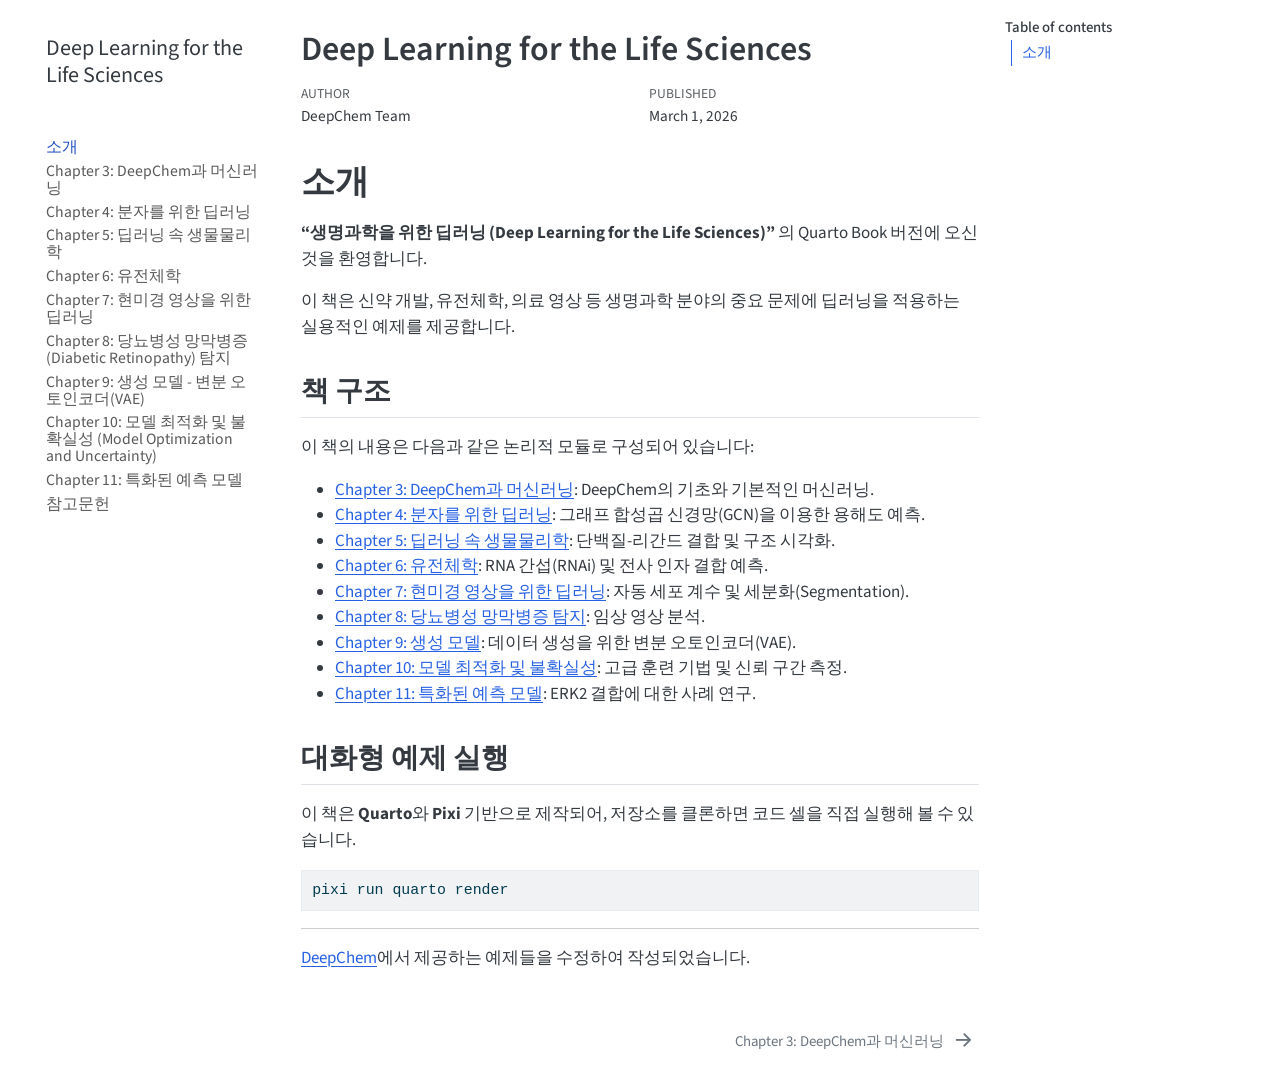
==== index.html @ ea4117b3 "deploy: bd2fddf59e2cd89b8492d79a2263d6c692efdbfe" ====
<!DOCTYPE html>
<html xmlns="http://www.w3.org/1999/xhtml" lang="en" xml:lang="en"><head>

<meta charset="utf-8">
<meta name="generator" content="quarto-1.8.27">

<meta name="viewport" content="width=device-width, initial-scale=1.0, user-scalable=yes">

<meta name="author" content="DeepChem Team">
<meta name="dcterms.date" content="2026-03-01">

<title>Deep Learning for the Life Sciences</title>
<style>
code{white-space: pre-wrap;}
span.smallcaps{font-variant: small-caps;}
div.columns{display: flex; gap: min(4vw, 1.5em);}
div.column{flex: auto; overflow-x: auto;}
div.hanging-indent{margin-left: 1.5em; text-indent: -1.5em;}
ul.task-list{list-style: none;}
ul.task-list li input[type="checkbox"] {
  width: 0.8em;
  margin: 0 0.8em 0.2em -1em; /* quarto-specific, see https://github.com/quarto-dev/quarto-cli/issues/4556 */ 
  vertical-align: middle;
}
/* CSS for syntax highlighting */
html { -webkit-text-size-adjust: 100%; }
pre > code.sourceCode { white-space: pre; position: relative; }
pre > code.sourceCode > span { display: inline-block; line-height: 1.25; }
pre > code.sourceCode > span:empty { height: 1.2em; }
.sourceCode { overflow: visible; }
code.sourceCode > span { color: inherit; text-decoration: inherit; }
div.sourceCode { margin: 1em 0; }
pre.sourceCode { margin: 0; }
@media screen {
div.sourceCode { overflow: auto; }
}
@media print {
pre > code.sourceCode { white-space: pre-wrap; }
pre > code.sourceCode > span { text-indent: -5em; padding-left: 5em; }
}
pre.numberSource code
  { counter-reset: source-line 0; }
pre.numberSource code > span
  { position: relative; left: -4em; counter-increment: source-line; }
pre.numberSource code > span > a:first-child::before
  { content: counter(source-line);
    position: relative; left: -1em; text-align: right; vertical-align: baseline;
    border: none; display: inline-block;
    -webkit-touch-callout: none; -webkit-user-select: none;
    -khtml-user-select: none; -moz-user-select: none;
    -ms-user-select: none; user-select: none;
    padding: 0 4px; width: 4em;
  }
pre.numberSource { margin-left: 3em;  padding-left: 4px; }
div.sourceCode
  {   }
@media screen {
pre > code.sourceCode > span > a:first-child::before { text-decoration: underline; }
}
</style>


<script src="site_libs/quarto-nav/quarto-nav.js"></script>
<script src="site_libs/quarto-nav/headroom.min.js"></script>
<script src="site_libs/clipboard/clipboard.min.js"></script>
<script src="site_libs/quarto-search/autocomplete.umd.js"></script>
<script src="site_libs/quarto-search/fuse.min.js"></script>
<script src="site_libs/quarto-search/quarto-search.js"></script>
<meta name="quarto:offset" content="./">
<link href="./Chapter03/index.html" rel="next">
<script src="site_libs/quarto-html/quarto.js" type="module"></script>
<script src="site_libs/quarto-html/tabsets/tabsets.js" type="module"></script>
<script src="site_libs/quarto-html/axe/axe-check.js" type="module"></script>
<script src="site_libs/quarto-html/popper.min.js"></script>
<script src="site_libs/quarto-html/tippy.umd.min.js"></script>
<script src="site_libs/quarto-html/anchor.min.js"></script>
<link href="site_libs/quarto-html/tippy.css" rel="stylesheet">
<link href="site_libs/quarto-html/quarto-syntax-highlighting-ed96de9b727972fe78a7b5d16c58bf87.css" rel="stylesheet" id="quarto-text-highlighting-styles">
<script src="site_libs/bootstrap/bootstrap.min.js"></script>
<link href="site_libs/bootstrap/bootstrap-icons.css" rel="stylesheet">
<link href="site_libs/bootstrap/bootstrap-803ae4f7a8810f475153517dc3c4ebae.min.css" rel="stylesheet" append-hash="true" id="quarto-bootstrap" data-mode="light">
<script id="quarto-search-options" type="application/json">{
  "location": "sidebar",
  "copy-button": false,
  "collapse-after": 3,
  "panel-placement": "start",
  "type": "textbox",
  "limit": 50,
  "keyboard-shortcut": [
    "f",
    "/",
    "s"
  ],
  "show-item-context": false,
  "language": {
    "search-no-results-text": "No results",
    "search-matching-documents-text": "matching documents",
    "search-copy-link-title": "Copy link to search",
    "search-hide-matches-text": "Hide additional matches",
    "search-more-match-text": "more match in this document",
    "search-more-matches-text": "more matches in this document",
    "search-clear-button-title": "Clear",
    "search-text-placeholder": "",
    "search-detached-cancel-button-title": "Cancel",
    "search-submit-button-title": "Submit",
    "search-label": "Search"
  }
}</script>


</head>

<body class="nav-sidebar floating quarto-light">

<div id="quarto-search-results"></div>
  <header id="quarto-header" class="headroom fixed-top">
  <nav class="quarto-secondary-nav">
    <div class="container-fluid d-flex">
      <button type="button" class="quarto-btn-toggle btn" data-bs-toggle="collapse" role="button" data-bs-target=".quarto-sidebar-collapse-item" aria-controls="quarto-sidebar" aria-expanded="false" aria-label="Toggle sidebar navigation" onclick="if (window.quartoToggleHeadroom) { window.quartoToggleHeadroom(); }">
        <i class="bi bi-layout-text-sidebar-reverse"></i>
      </button>
        <nav class="quarto-page-breadcrumbs" aria-label="breadcrumb"><ol class="breadcrumb"><li class="breadcrumb-item"><a href="./index.html">소개</a></li></ol></nav>
        <a class="flex-grow-1" role="navigation" data-bs-toggle="collapse" data-bs-target=".quarto-sidebar-collapse-item" aria-controls="quarto-sidebar" aria-expanded="false" aria-label="Toggle sidebar navigation" onclick="if (window.quartoToggleHeadroom) { window.quartoToggleHeadroom(); }">      
        </a>
      <button type="button" class="btn quarto-search-button" aria-label="Search" onclick="window.quartoOpenSearch();">
        <i class="bi bi-search"></i>
      </button>
    </div>
  </nav>
</header>
<!-- content -->
<div id="quarto-content" class="quarto-container page-columns page-rows-contents page-layout-article">
<!-- sidebar -->
  <nav id="quarto-sidebar" class="sidebar collapse collapse-horizontal quarto-sidebar-collapse-item sidebar-navigation floating overflow-auto">
    <div class="pt-lg-2 mt-2 text-left sidebar-header">
    <div class="sidebar-title mb-0 py-0">
      <a href="./">Deep Learning for the Life Sciences</a> 
    </div>
      </div>
        <div class="mt-2 flex-shrink-0 align-items-center">
        <div class="sidebar-search">
        <div id="quarto-search" class="" title="Search"></div>
        </div>
        </div>
    <div class="sidebar-menu-container"> 
    <ul class="list-unstyled mt-1">
        <li class="sidebar-item">
  <div class="sidebar-item-container"> 
  <a href="./index.html" class="sidebar-item-text sidebar-link active">
 <span class="menu-text">소개</span></a>
  </div>
</li>
        <li class="sidebar-item">
  <div class="sidebar-item-container"> 
  <a href="./Chapter03/index.html" class="sidebar-item-text sidebar-link"><span class="chapter-title">Chapter 3: DeepChem과 머신러닝</span></a>
  </div>
</li>
        <li class="sidebar-item">
  <div class="sidebar-item-container"> 
  <a href="./Chapter04/index.html" class="sidebar-item-text sidebar-link"><span class="chapter-title">Chapter 4: 분자를 위한 딥러닝</span></a>
  </div>
</li>
        <li class="sidebar-item">
  <div class="sidebar-item-container"> 
  <a href="./Chapter05/index.html" class="sidebar-item-text sidebar-link"><span class="chapter-title">Chapter 5: 딥러닝 속 생물물리학</span></a>
  </div>
</li>
        <li class="sidebar-item">
  <div class="sidebar-item-container"> 
  <a href="./Chapter06/index.html" class="sidebar-item-text sidebar-link"><span class="chapter-title">Chapter 6: 유전체학</span></a>
  </div>
</li>
        <li class="sidebar-item">
  <div class="sidebar-item-container"> 
  <a href="./Chapter07/index.html" class="sidebar-item-text sidebar-link"><span class="chapter-title">Chapter 7: 현미경 영상을 위한 딥러닝</span></a>
  </div>
</li>
        <li class="sidebar-item">
  <div class="sidebar-item-container"> 
  <a href="./Chapter08/index.html" class="sidebar-item-text sidebar-link"><span class="chapter-title">Chapter 8: 당뇨병성 망막병증(Diabetic Retinopathy) 탐지</span></a>
  </div>
</li>
        <li class="sidebar-item">
  <div class="sidebar-item-container"> 
  <a href="./Chapter09/index.html" class="sidebar-item-text sidebar-link"><span class="chapter-title">Chapter 9: 생성 모델 - 변분 오토인코더(VAE)</span></a>
  </div>
</li>
        <li class="sidebar-item">
  <div class="sidebar-item-container"> 
  <a href="./Chapter10/index.html" class="sidebar-item-text sidebar-link"><span class="chapter-title">Chapter 10: 모델 최적화 및 불확실성 (Model Optimization and Uncertainty)</span></a>
  </div>
</li>
        <li class="sidebar-item">
  <div class="sidebar-item-container"> 
  <a href="./Chapter11/index.html" class="sidebar-item-text sidebar-link"><span class="chapter-title">Chapter 11: 특화된 예측 모델</span></a>
  </div>
</li>
        <li class="sidebar-item">
  <div class="sidebar-item-container"> 
  <a href="./references.html" class="sidebar-item-text sidebar-link">
 <span class="menu-text">참고문헌</span></a>
  </div>
</li>
    </ul>
    </div>
</nav>
<div id="quarto-sidebar-glass" class="quarto-sidebar-collapse-item" data-bs-toggle="collapse" data-bs-target=".quarto-sidebar-collapse-item"></div>
<!-- margin-sidebar -->
    <div id="quarto-margin-sidebar" class="sidebar margin-sidebar">
        <nav id="TOC" role="doc-toc" class="toc-active">
    <h2 id="toc-title">Table of contents</h2>
   
  <ul>
  <li><a href="#소개" id="toc-소개" class="nav-link active" data-scroll-target="#소개">소개</a>
  <ul class="collapse">
  <li><a href="#책-구조" id="toc-책-구조" class="nav-link" data-scroll-target="#책-구조">책 구조</a></li>
  <li><a href="#대화형-예제-실행" id="toc-대화형-예제-실행" class="nav-link" data-scroll-target="#대화형-예제-실행">대화형 예제 실행</a></li>
  </ul></li>
  </ul>
</nav>
    </div>
<!-- main -->
<main class="content" id="quarto-document-content">

<header id="title-block-header" class="quarto-title-block default">
<div class="quarto-title">
<h1 class="title">Deep Learning for the Life Sciences</h1>
</div>



<div class="quarto-title-meta">

    <div>
    <div class="quarto-title-meta-heading">Author</div>
    <div class="quarto-title-meta-contents">
             <p>DeepChem Team </p>
          </div>
  </div>
    
    <div>
    <div class="quarto-title-meta-heading">Published</div>
    <div class="quarto-title-meta-contents">
      <p class="date">March 1, 2026</p>
    </div>
  </div>
  
    
  </div>
  


</header>


<section id="소개" class="level1 unnumbered">
<h1 class="unnumbered">소개</h1>
<p><strong>“생명과학을 위한 딥러닝 (Deep Learning for the Life Sciences)”</strong> 의 Quarto Book 버전에 오신 것을 환영합니다.</p>
<p>이 책은 신약 개발, 유전체학, 의료 영상 등 생명과학 분야의 중요 문제에 딥러닝을 적용하는 실용적인 예제를 제공합니다.</p>
<section id="책-구조" class="level2">
<h2 class="anchored" data-anchor-id="책-구조">책 구조</h2>
<p>이 책의 내용은 다음과 같은 논리적 모듈로 구성되어 있습니다:</p>
<ul>
<li><strong><a href="./Chapter03/index.html">Chapter 3: DeepChem과 머신러닝</a></strong>: DeepChem의 기초와 기본적인 머신러닝.</li>
<li><strong><a href="./Chapter04/index.html">Chapter 4: 분자를 위한 딥러닝</a></strong>: 그래프 합성곱 신경망(GCN)을 이용한 용해도 예측.</li>
<li><strong><a href="./Chapter05/index.html">Chapter 5: 딥러닝 속 생물물리학</a></strong>: 단백질-리간드 결합 및 구조 시각화.</li>
<li><strong><a href="./Chapter06/index.html">Chapter 6: 유전체학</a></strong>: RNA 간섭(RNAi) 및 전사 인자 결합 예측.</li>
<li><strong><a href="./Chapter07/index.html">Chapter 7: 현미경 영상을 위한 딥러닝</a></strong>: 자동 세포 계수 및 세분화(Segmentation).</li>
<li><strong><a href="./Chapter08/index.html">Chapter 8: 당뇨병성 망막병증 탐지</a></strong>: 임상 영상 분석.</li>
<li><strong><a href="./Chapter09/index.html">Chapter 9: 생성 모델</a></strong>: 데이터 생성을 위한 변분 오토인코더(VAE).</li>
<li><strong><a href="./Chapter10/index.html">Chapter 10: 모델 최적화 및 불확실성</a></strong>: 고급 훈련 기법 및 신뢰 구간 측정.</li>
<li><strong><a href="./Chapter11/index.html">Chapter 11: 특화된 예측 모델</a></strong>: ERK2 결합에 대한 사례 연구.</li>
</ul>
</section>
<section id="대화형-예제-실행" class="level2">
<h2 class="anchored" data-anchor-id="대화형-예제-실행">대화형 예제 실행</h2>
<p>이 책은 <strong>Quarto</strong>와 <strong>Pixi</strong> 기반으로 제작되어, 저장소를 클론하면 코드 셀을 직접 실행해 볼 수 있습니다.</p>
<div class="code-copy-outer-scaffold"><div class="sourceCode" id="cb1"><pre class="sourceCode bash code-with-copy"><code class="sourceCode bash"><span id="cb1-1"><a href="#cb1-1" aria-hidden="true" tabindex="-1"></a><span class="ex">pixi</span> run quarto render</span></code></pre></div><button title="Copy to Clipboard" class="code-copy-button"><i class="bi"></i></button></div>
<hr>
<p><a href="https://deepchem.io/">DeepChem</a>에서 제공하는 예제들을 수정하여 작성되었습니다.</p>


</section>
</section>

</main> <!-- /main -->
<script id="quarto-html-after-body" type="application/javascript">
  window.document.addEventListener("DOMContentLoaded", function (event) {
    const icon = "";
    const anchorJS = new window.AnchorJS();
    anchorJS.options = {
      placement: 'right',
      icon: icon
    };
    anchorJS.add('.anchored');
    const isCodeAnnotation = (el) => {
      for (const clz of el.classList) {
        if (clz.startsWith('code-annotation-')) {                     
          return true;
        }
      }
      return false;
    }
    const onCopySuccess = function(e) {
      // button target
      const button = e.trigger;
      // don't keep focus
      button.blur();
      // flash "checked"
      button.classList.add('code-copy-button-checked');
      var currentTitle = button.getAttribute("title");
      button.setAttribute("title", "Copied!");
      let tooltip;
      if (window.bootstrap) {
        button.setAttribute("data-bs-toggle", "tooltip");
        button.setAttribute("data-bs-placement", "left");
        button.setAttribute("data-bs-title", "Copied!");
        tooltip = new bootstrap.Tooltip(button, 
          { trigger: "manual", 
            customClass: "code-copy-button-tooltip",
            offset: [0, -8]});
        tooltip.show();    
      }
      setTimeout(function() {
        if (tooltip) {
          tooltip.hide();
          button.removeAttribute("data-bs-title");
          button.removeAttribute("data-bs-toggle");
          button.removeAttribute("data-bs-placement");
        }
        button.setAttribute("title", currentTitle);
        button.classList.remove('code-copy-button-checked');
      }, 1000);
      // clear code selection
      e.clearSelection();
    }
    const getTextToCopy = function(trigger) {
      const outerScaffold = trigger.parentElement.cloneNode(true);
      const codeEl = outerScaffold.querySelector('code');
      for (const childEl of codeEl.children) {
        if (isCodeAnnotation(childEl)) {
          childEl.remove();
        }
      }
      return codeEl.innerText;
    }
    const clipboard = new window.ClipboardJS('.code-copy-button:not([data-in-quarto-modal])', {
      text: getTextToCopy
    });
    clipboard.on('success', onCopySuccess);
    if (window.document.getElementById('quarto-embedded-source-code-modal')) {
      const clipboardModal = new window.ClipboardJS('.code-copy-button[data-in-quarto-modal]', {
        text: getTextToCopy,
        container: window.document.getElementById('quarto-embedded-source-code-modal')
      });
      clipboardModal.on('success', onCopySuccess);
    }
      var localhostRegex = new RegExp(/^(?:http|https):\/\/localhost\:?[0-9]*\//);
      var mailtoRegex = new RegExp(/^mailto:/);
        var filterRegex = new RegExp('/' + window.location.host + '/');
      var isInternal = (href) => {
          return filterRegex.test(href) || localhostRegex.test(href) || mailtoRegex.test(href);
      }
      // Inspect non-navigation links and adorn them if external
     var links = window.document.querySelectorAll('a[href]:not(.nav-link):not(.navbar-brand):not(.toc-action):not(.sidebar-link):not(.sidebar-item-toggle):not(.pagination-link):not(.no-external):not([aria-hidden]):not(.dropdown-item):not(.quarto-navigation-tool):not(.about-link)');
      for (var i=0; i<links.length; i++) {
        const link = links[i];
        if (!isInternal(link.href)) {
          // undo the damage that might have been done by quarto-nav.js in the case of
          // links that we want to consider external
          if (link.dataset.originalHref !== undefined) {
            link.href = link.dataset.originalHref;
          }
        }
      }
    function tippyHover(el, contentFn, onTriggerFn, onUntriggerFn) {
      const config = {
        allowHTML: true,
        maxWidth: 500,
        delay: 100,
        arrow: false,
        appendTo: function(el) {
            return el.parentElement;
        },
        interactive: true,
        interactiveBorder: 10,
        theme: 'quarto',
        placement: 'bottom-start',
      };
      if (contentFn) {
        config.content = contentFn;
      }
      if (onTriggerFn) {
        config.onTrigger = onTriggerFn;
      }
      if (onUntriggerFn) {
        config.onUntrigger = onUntriggerFn;
      }
      window.tippy(el, config); 
    }
    const noterefs = window.document.querySelectorAll('a[role="doc-noteref"]');
    for (var i=0; i<noterefs.length; i++) {
      const ref = noterefs[i];
      tippyHover(ref, function() {
        // use id or data attribute instead here
        let href = ref.getAttribute('data-footnote-href') || ref.getAttribute('href');
        try { href = new URL(href).hash; } catch {}
        const id = href.replace(/^#\/?/, "");
        const note = window.document.getElementById(id);
        if (note) {
          return note.innerHTML;
        } else {
          return "";
        }
      });
    }
    const xrefs = window.document.querySelectorAll('a.quarto-xref');
    const processXRef = (id, note) => {
      // Strip column container classes
      const stripColumnClz = (el) => {
        el.classList.remove("page-full", "page-columns");
        if (el.children) {
          for (const child of el.children) {
            stripColumnClz(child);
          }
        }
      }
      stripColumnClz(note)
      if (id === null || id.startsWith('sec-')) {
        // Special case sections, only their first couple elements
        const container = document.createElement("div");
        if (note.children && note.children.length > 2) {
          container.appendChild(note.children[0].cloneNode(true));
          for (let i = 1; i < note.children.length; i++) {
            const child = note.children[i];
            if (child.tagName === "P" && child.innerText === "") {
              continue;
            } else {
              container.appendChild(child.cloneNode(true));
              break;
            }
          }
          if (window.Quarto?.typesetMath) {
            window.Quarto.typesetMath(container);
          }
          return container.innerHTML
        } else {
          if (window.Quarto?.typesetMath) {
            window.Quarto.typesetMath(note);
          }
          return note.innerHTML;
        }
      } else {
        // Remove any anchor links if they are present
        const anchorLink = note.querySelector('a.anchorjs-link');
        if (anchorLink) {
          anchorLink.remove();
        }
        if (window.Quarto?.typesetMath) {
          window.Quarto.typesetMath(note);
        }
        if (note.classList.contains("callout")) {
          return note.outerHTML;
        } else {
          return note.innerHTML;
        }
      }
    }
    for (var i=0; i<xrefs.length; i++) {
      const xref = xrefs[i];
      tippyHover(xref, undefined, function(instance) {
        instance.disable();
        let url = xref.getAttribute('href');
        let hash = undefined; 
        if (url.startsWith('#')) {
          hash = url;
        } else {
          try { hash = new URL(url).hash; } catch {}
        }
        if (hash) {
          const id = hash.replace(/^#\/?/, "");
          const note = window.document.getElementById(id);
          if (note !== null) {
            try {
              const html = processXRef(id, note.cloneNode(true));
              instance.setContent(html);
            } finally {
              instance.enable();
              instance.show();
            }
          } else {
            // See if we can fetch this
            fetch(url.split('#')[0])
            .then(res => res.text())
            .then(html => {
              const parser = new DOMParser();
              const htmlDoc = parser.parseFromString(html, "text/html");
              const note = htmlDoc.getElementById(id);
              if (note !== null) {
                const html = processXRef(id, note);
                instance.setContent(html);
              } 
            }).finally(() => {
              instance.enable();
              instance.show();
            });
          }
        } else {
          // See if we can fetch a full url (with no hash to target)
          // This is a special case and we should probably do some content thinning / targeting
          fetch(url)
          .then(res => res.text())
          .then(html => {
            const parser = new DOMParser();
            const htmlDoc = parser.parseFromString(html, "text/html");
            const note = htmlDoc.querySelector('main.content');
            if (note !== null) {
              // This should only happen for chapter cross references
              // (since there is no id in the URL)
              // remove the first header
              if (note.children.length > 0 && note.children[0].tagName === "HEADER") {
                note.children[0].remove();
              }
              const html = processXRef(null, note);
              instance.setContent(html);
            } 
          }).finally(() => {
            instance.enable();
            instance.show();
          });
        }
      }, function(instance) {
      });
    }
        let selectedAnnoteEl;
        const selectorForAnnotation = ( cell, annotation) => {
          let cellAttr = 'data-code-cell="' + cell + '"';
          let lineAttr = 'data-code-annotation="' +  annotation + '"';
          const selector = 'span[' + cellAttr + '][' + lineAttr + ']';
          return selector;
        }
        const selectCodeLines = (annoteEl) => {
          const doc = window.document;
          const targetCell = annoteEl.getAttribute("data-target-cell");
          const targetAnnotation = annoteEl.getAttribute("data-target-annotation");
          const annoteSpan = window.document.querySelector(selectorForAnnotation(targetCell, targetAnnotation));
          const lines = annoteSpan.getAttribute("data-code-lines").split(",");
          const lineIds = lines.map((line) => {
            return targetCell + "-" + line;
          })
          let top = null;
          let height = null;
          let parent = null;
          if (lineIds.length > 0) {
              //compute the position of the single el (top and bottom and make a div)
              const el = window.document.getElementById(lineIds[0]);
              top = el.offsetTop;
              height = el.offsetHeight;
              parent = el.parentElement.parentElement;
            if (lineIds.length > 1) {
              const lastEl = window.document.getElementById(lineIds[lineIds.length - 1]);
              const bottom = lastEl.offsetTop + lastEl.offsetHeight;
              height = bottom - top;
            }
            if (top !== null && height !== null && parent !== null) {
              // cook up a div (if necessary) and position it 
              let div = window.document.getElementById("code-annotation-line-highlight");
              if (div === null) {
                div = window.document.createElement("div");
                div.setAttribute("id", "code-annotation-line-highlight");
                div.style.position = 'absolute';
                parent.appendChild(div);
              }
              div.style.top = top - 2 + "px";
              div.style.height = height + 4 + "px";
              div.style.left = 0;
              let gutterDiv = window.document.getElementById("code-annotation-line-highlight-gutter");
              if (gutterDiv === null) {
                gutterDiv = window.document.createElement("div");
                gutterDiv.setAttribute("id", "code-annotation-line-highlight-gutter");
                gutterDiv.style.position = 'absolute';
                const codeCell = window.document.getElementById(targetCell);
                const gutter = codeCell.querySelector('.code-annotation-gutter');
                gutter.appendChild(gutterDiv);
              }
              gutterDiv.style.top = top - 2 + "px";
              gutterDiv.style.height = height + 4 + "px";
            }
            selectedAnnoteEl = annoteEl;
          }
        };
        const unselectCodeLines = () => {
          const elementsIds = ["code-annotation-line-highlight", "code-annotation-line-highlight-gutter"];
          elementsIds.forEach((elId) => {
            const div = window.document.getElementById(elId);
            if (div) {
              div.remove();
            }
          });
          selectedAnnoteEl = undefined;
        };
          // Handle positioning of the toggle
      window.addEventListener(
        "resize",
        throttle(() => {
          elRect = undefined;
          if (selectedAnnoteEl) {
            selectCodeLines(selectedAnnoteEl);
          }
        }, 10)
      );
      function throttle(fn, ms) {
      let throttle = false;
      let timer;
        return (...args) => {
          if(!throttle) { // first call gets through
              fn.apply(this, args);
              throttle = true;
          } else { // all the others get throttled
              if(timer) clearTimeout(timer); // cancel #2
              timer = setTimeout(() => {
                fn.apply(this, args);
                timer = throttle = false;
              }, ms);
          }
        };
      }
        // Attach click handler to the DT
        const annoteDls = window.document.querySelectorAll('dt[data-target-cell]');
        for (const annoteDlNode of annoteDls) {
          annoteDlNode.addEventListener('click', (event) => {
            const clickedEl = event.target;
            if (clickedEl !== selectedAnnoteEl) {
              unselectCodeLines();
              const activeEl = window.document.querySelector('dt[data-target-cell].code-annotation-active');
              if (activeEl) {
                activeEl.classList.remove('code-annotation-active');
              }
              selectCodeLines(clickedEl);
              clickedEl.classList.add('code-annotation-active');
            } else {
              // Unselect the line
              unselectCodeLines();
              clickedEl.classList.remove('code-annotation-active');
            }
          });
        }
    const findCites = (el) => {
      const parentEl = el.parentElement;
      if (parentEl) {
        const cites = parentEl.dataset.cites;
        if (cites) {
          return {
            el,
            cites: cites.split(' ')
          };
        } else {
          return findCites(el.parentElement)
        }
      } else {
        return undefined;
      }
    };
    var bibliorefs = window.document.querySelectorAll('a[role="doc-biblioref"]');
    for (var i=0; i<bibliorefs.length; i++) {
      const ref = bibliorefs[i];
      const citeInfo = findCites(ref);
      if (citeInfo) {
        tippyHover(citeInfo.el, function() {
          var popup = window.document.createElement('div');
          citeInfo.cites.forEach(function(cite) {
            var citeDiv = window.document.createElement('div');
            citeDiv.classList.add('hanging-indent');
            citeDiv.classList.add('csl-entry');
            var biblioDiv = window.document.getElementById('ref-' + cite);
            if (biblioDiv) {
              citeDiv.innerHTML = biblioDiv.innerHTML;
            }
            popup.appendChild(citeDiv);
          });
          return popup.innerHTML;
        });
      }
    }
  });
  </script>
<nav class="page-navigation">
  <div class="nav-page nav-page-previous">
  </div>
  <div class="nav-page nav-page-next">
      <a href="./Chapter03/index.html" class="pagination-link" aria-label="Chapter 3: DeepChem과 머신러닝">
        <span class="nav-page-text"><span class="chapter-title">Chapter 3: DeepChem과 머신러닝</span></span> <i class="bi bi-arrow-right-short"></i>
      </a>
  </div>
</nav>
</div> <!-- /content -->




</body></html>
---- site_libs/quarto-html/tippy.css ----
.tippy-box[data-animation=fade][data-state=hidden]{opacity:0}[data-tippy-root]{max-width:calc(100vw - 10px)}.tippy-box{position:relative;background-color:#333;color:#fff;border-radius:4px;font-size:14px;line-height:1.4;white-space:normal;outline:0;transition-property:transform,visibility,opacity}.tippy-box[data-placement^=top]>.tippy-arrow{bottom:0}.tippy-box[data-placement^=top]>.tippy-arrow:before{bottom:-7px;left:0;border-width:8px 8px 0;border-top-color:initial;transform-origin:center top}.tippy-box[data-placement^=bottom]>.tippy-arrow{top:0}.tippy-box[data-placement^=bottom]>.tippy-arrow:before{top:-7px;left:0;border-width:0 8px 8px;border-bottom-color:initial;transform-origin:center bottom}.tippy-box[data-placement^=left]>.tippy-arrow{right:0}.tippy-box[data-placement^=left]>.tippy-arrow:before{border-width:8px 0 8px 8px;border-left-color:initial;right:-7px;transform-origin:center left}.tippy-box[data-placement^=right]>.tippy-arrow{left:0}.tippy-box[data-placement^=right]>.tippy-arrow:before{left:-7px;border-width:8px 8px 8px 0;border-right-color:initial;transform-origin:center right}.tippy-box[data-inertia][data-state=visible]{transition-timing-function:cubic-bezier(.54,1.5,.38,1.11)}.tippy-arrow{width:16px;height:16px;color:#333}.tippy-arrow:before{content:"";position:absolute;border-color:transparent;border-style:solid}.tippy-content{position:relative;padding:5px 9px;z-index:1}
---- site_libs/quarto-html/quarto-syntax-highlighting-ed96de9b727972fe78a7b5d16c58bf87.css ----
/* quarto syntax highlight colors */
:root {
  --quarto-hl-ot-color: #003B4F;
  --quarto-hl-at-color: #657422;
  --quarto-hl-ss-color: #20794D;
  --quarto-hl-an-color: #5E5E5E;
  --quarto-hl-fu-color: #4758AB;
  --quarto-hl-st-color: #20794D;
  --quarto-hl-cf-color: #003B4F;
  --quarto-hl-op-color: #5E5E5E;
  --quarto-hl-er-color: #AD0000;
  --quarto-hl-bn-color: #AD0000;
  --quarto-hl-al-color: #AD0000;
  --quarto-hl-va-color: #111111;
  --quarto-hl-bu-color: inherit;
  --quarto-hl-ex-color: inherit;
  --quarto-hl-pp-color: #AD0000;
  --quarto-hl-in-color: #5E5E5E;
  --quarto-hl-vs-color: #20794D;
  --quarto-hl-wa-color: #5E5E5E;
  --quarto-hl-do-color: #5E5E5E;
  --quarto-hl-im-color: #00769E;
  --quarto-hl-ch-color: #20794D;
  --quarto-hl-dt-color: #AD0000;
  --quarto-hl-fl-color: #AD0000;
  --quarto-hl-co-color: #5E5E5E;
  --quarto-hl-cv-color: #5E5E5E;
  --quarto-hl-cn-color: #8f5902;
  --quarto-hl-sc-color: #5E5E5E;
  --quarto-hl-dv-color: #AD0000;
  --quarto-hl-kw-color: #003B4F;
}

/* other quarto variables */
:root {
  --quarto-font-monospace: SFMono-Regular, Menlo, Monaco, Consolas, "Liberation Mono", "Courier New", monospace;
}

/* syntax highlight based on Pandoc's rules */
pre > code.sourceCode > span {
  color: #003B4F;
}

code.sourceCode > span {
  color: #003B4F;
}

div.sourceCode,
div.sourceCode pre.sourceCode {
  color: #003B4F;
}

/* Normal */
code span {
  color: #003B4F;
}

/* Alert */
code span.al {
  color: #AD0000;
  font-style: inherit;
}

/* Annotation */
code span.an {
  color: #5E5E5E;
  font-style: inherit;
}

/* Attribute */
code span.at {
  color: #657422;
  font-style: inherit;
}

/* BaseN */
code span.bn {
  color: #AD0000;
  font-style: inherit;
}

/* BuiltIn */
code span.bu {
  font-style: inherit;
}

/* ControlFlow */
code span.cf {
  color: #003B4F;
  font-weight: bold;
  font-style: inherit;
}

/* Char */
code span.ch {
  color: #20794D;
  font-style: inherit;
}

/* Constant */
code span.cn {
  color: #8f5902;
  font-style: inherit;
}

/* Comment */
code span.co {
  color: #5E5E5E;
  font-style: inherit;
}

/* CommentVar */
code span.cv {
  color: #5E5E5E;
  font-style: italic;
}

/* Documentation */
code span.do {
  color: #5E5E5E;
  font-style: italic;
}

/* DataType */
code span.dt {
  color: #AD0000;
  font-style: inherit;
}

/* DecVal */
code span.dv {
  color: #AD0000;
  font-style: inherit;
}

/* Error */
code span.er {
  color: #AD0000;
  font-style: inherit;
}

/* Extension */
code span.ex {
  font-style: inherit;
}

/* Float */
code span.fl {
  color: #AD0000;
  font-style: inherit;
}

/* Function */
code span.fu {
  color: #4758AB;
  font-style: inherit;
}

/* Import */
code span.im {
  color: #00769E;
  font-style: inherit;
}

/* Information */
code span.in {
  color: #5E5E5E;
  font-style: inherit;
}

/* Keyword */
code span.kw {
  color: #003B4F;
  font-weight: bold;
  font-style: inherit;
}

/* Operator */
code span.op {
  color: #5E5E5E;
  font-style: inherit;
}

/* Other */
code span.ot {
  color: #003B4F;
  font-style: inherit;
}

/* Preprocessor */
code span.pp {
  color: #AD0000;
  font-style: inherit;
}

/* SpecialChar */
code span.sc {
  color: #5E5E5E;
  font-style: inherit;
}

/* SpecialString */
code span.ss {
  color: #20794D;
  font-style: inherit;
}

/* String */
code span.st {
  color: #20794D;
  font-style: inherit;
}

/* Variable */
code span.va {
  color: #111111;
  font-style: inherit;
}

/* VerbatimString */
code span.vs {
  color: #20794D;
  font-style: inherit;
}

/* Warning */
code span.wa {
  color: #5E5E5E;
  font-style: italic;
}

.prevent-inlining {
  content: "</";
}

/*# sourceMappingURL=0920dd6d7437995b8cdf7429764427b1.css.map */
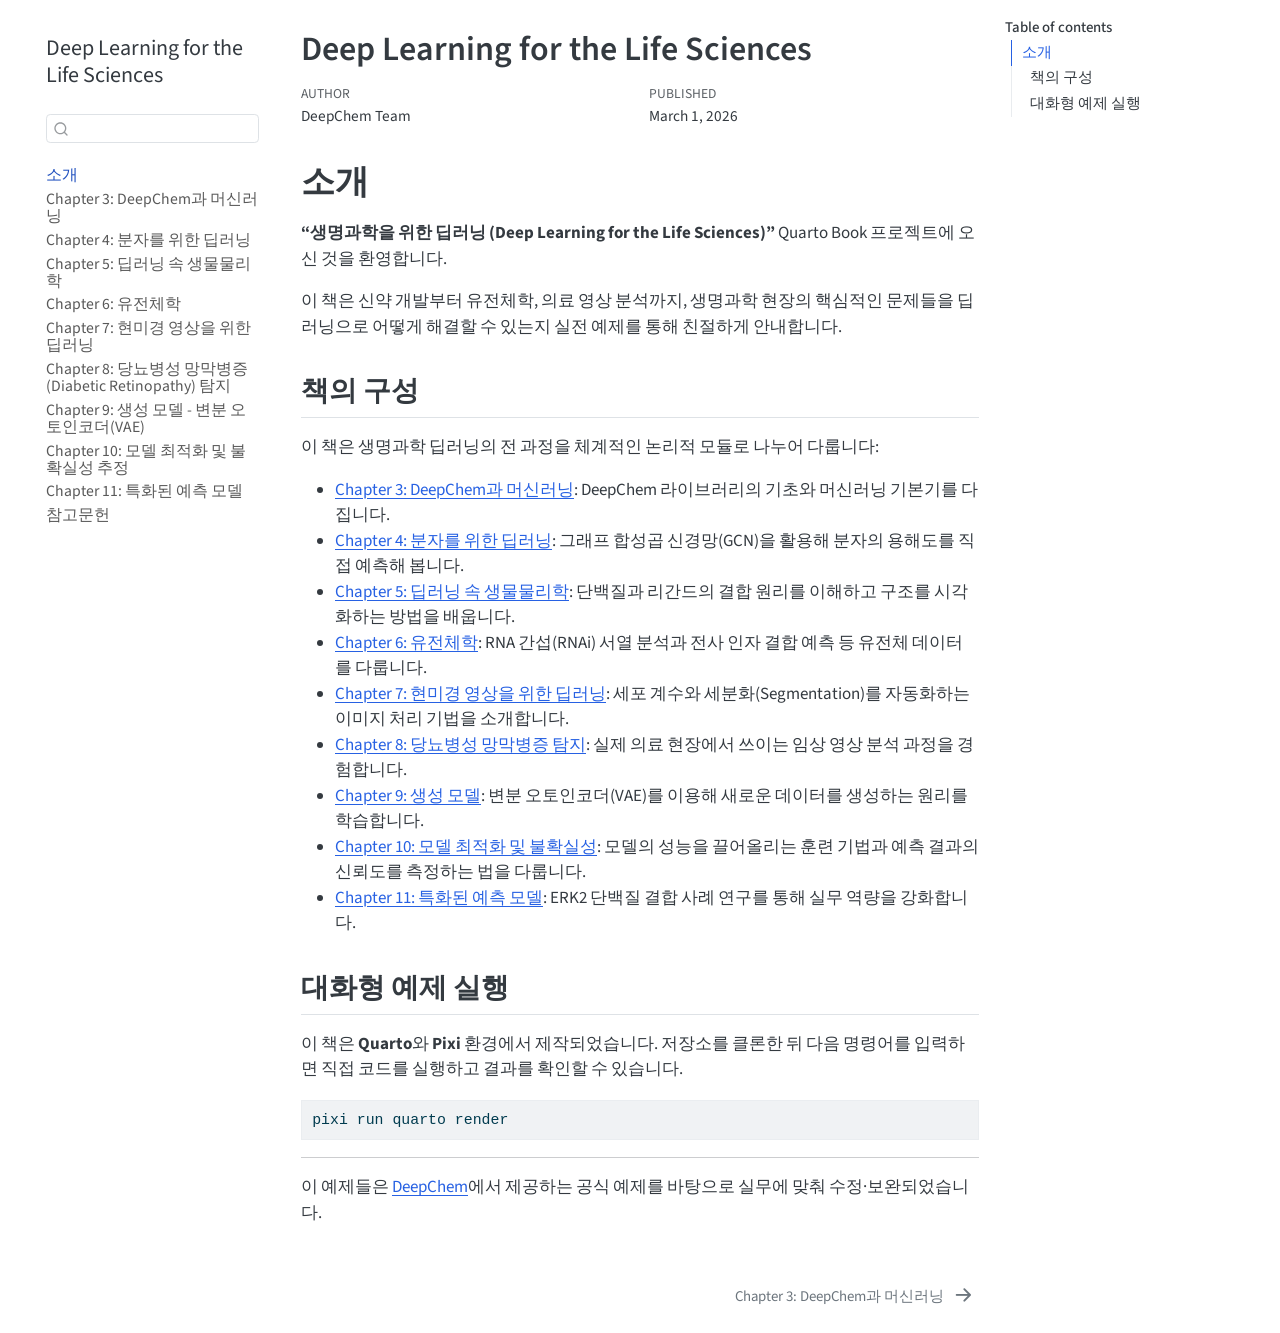
==== commit ef4554a7: "deploy: 0c72c1deafbe07c9781eefbbb72eb295b7d6d6b4" ====
--- a/index.html
+++ b/index.html
@@ -2,7 +2,7 @@
 <html xmlns="http://www.w3.org/1999/xhtml" lang="en" xml:lang="en"><head>
 
 <meta charset="utf-8">
-<meta name="generator" content="quarto-1.8.27">
+<meta name="generator" content="quarto-1.9.38">
 
 <meta name="viewport" content="width=device-width, initial-scale=1.0, user-scalable=yes">
 
@@ -11,6 +11,9 @@
 
 <title>Deep Learning for the Life Sciences</title>
 <style>
+/* Default styles provided by pandoc.
+** See https://pandoc.org/MANUAL.html#variables-for-html for config info.
+*/
 code{white-space: pre-wrap;}
 span.smallcaps{font-variant: small-caps;}
 div.columns{display: flex; gap: min(4vw, 1.5em);}
@@ -70,15 +73,14 @@
 <link href="./Chapter03/index.html" rel="next">
 <script src="site_libs/quarto-html/quarto.js" type="module"></script>
 <script src="site_libs/quarto-html/tabsets/tabsets.js" type="module"></script>
-<script src="site_libs/quarto-html/axe/axe-check.js" type="module"></script>
 <script src="site_libs/quarto-html/popper.min.js"></script>
 <script src="site_libs/quarto-html/tippy.umd.min.js"></script>
 <script src="site_libs/quarto-html/anchor.min.js"></script>
 <link href="site_libs/quarto-html/tippy.css" rel="stylesheet">
-<link href="site_libs/quarto-html/quarto-syntax-highlighting-ed96de9b727972fe78a7b5d16c58bf87.css" rel="stylesheet" id="quarto-text-highlighting-styles">
+<link href="site_libs/quarto-html/quarto-syntax-highlighting-15634bcf2e68342d4ad2dfa704d543f6.css" rel="stylesheet" id="quarto-text-highlighting-styles">
 <script src="site_libs/bootstrap/bootstrap.min.js"></script>
 <link href="site_libs/bootstrap/bootstrap-icons.css" rel="stylesheet">
-<link href="site_libs/bootstrap/bootstrap-803ae4f7a8810f475153517dc3c4ebae.min.css" rel="stylesheet" append-hash="true" id="quarto-bootstrap" data-mode="light">
+<link href="site_libs/bootstrap/bootstrap-2dcff80ce44e81cc327f7b5509d9652d.min.css" rel="stylesheet" append-hash="true" id="quarto-bootstrap" data-mode="light">
 <script id="quarto-search-options" type="application/json">{
   "location": "sidebar",
   "copy-button": false,
@@ -187,7 +189,7 @@
 </li>
         <li class="sidebar-item">
   <div class="sidebar-item-container"> 
-  <a href="./Chapter10/index.html" class="sidebar-item-text sidebar-link"><span class="chapter-title">Chapter 10: 모델 최적화 및 불확실성 (Model Optimization and Uncertainty)</span></a>
+  <a href="./Chapter10/index.html" class="sidebar-item-text sidebar-link"><span class="chapter-title">Chapter 10: 모델 최적화 및 불확실성 추정</span></a>
   </div>
 </li>
         <li class="sidebar-item">
@@ -213,7 +215,7 @@
   <ul>
   <li><a href="#소개" id="toc-소개" class="nav-link active" data-scroll-target="#소개">소개</a>
   <ul class="collapse">
-  <li><a href="#책-구조" id="toc-책-구조" class="nav-link" data-scroll-target="#책-구조">책 구조</a></li>
+  <li><a href="#책의-구성" id="toc-책의-구성" class="nav-link" data-scroll-target="#책의-구성">책의 구성</a></li>
   <li><a href="#대화형-예제-실행" id="toc-대화형-예제-실행" class="nav-link" data-scroll-target="#대화형-예제-실행">대화형 예제 실행</a></li>
   </ul></li>
   </ul>
@@ -255,29 +257,29 @@
 
 <section id="소개" class="level1 unnumbered">
 <h1 class="unnumbered">소개</h1>
-<p><strong>“생명과학을 위한 딥러닝 (Deep Learning for the Life Sciences)”</strong> 의 Quarto Book 버전에 오신 것을 환영합니다.</p>
-<p>이 책은 신약 개발, 유전체학, 의료 영상 등 생명과학 분야의 중요 문제에 딥러닝을 적용하는 실용적인 예제를 제공합니다.</p>
-<section id="책-구조" class="level2">
-<h2 class="anchored" data-anchor-id="책-구조">책 구조</h2>
-<p>이 책의 내용은 다음과 같은 논리적 모듈로 구성되어 있습니다:</p>
+<p><strong>“생명과학을 위한 딥러닝 (Deep Learning for the Life Sciences)”</strong> Quarto Book 프로젝트에 오신 것을 환영합니다.</p>
+<p>이 책은 신약 개발부터 유전체학, 의료 영상 분석까지, 생명과학 현장의 핵심적인 문제들을 딥러닝으로 어떻게 해결할 수 있는지 실전 예제를 통해 친절하게 안내합니다.</p>
+<section id="책의-구성" class="level2">
+<h2 class="anchored" data-anchor-id="책의-구성">책의 구성</h2>
+<p>이 책은 생명과학 딥러닝의 전 과정을 체계적인 논리적 모듈로 나누어 다룹니다:</p>
 <ul>
-<li><strong><a href="./Chapter03/index.html">Chapter 3: DeepChem과 머신러닝</a></strong>: DeepChem의 기초와 기본적인 머신러닝.</li>
-<li><strong><a href="./Chapter04/index.html">Chapter 4: 분자를 위한 딥러닝</a></strong>: 그래프 합성곱 신경망(GCN)을 이용한 용해도 예측.</li>
-<li><strong><a href="./Chapter05/index.html">Chapter 5: 딥러닝 속 생물물리학</a></strong>: 단백질-리간드 결합 및 구조 시각화.</li>
-<li><strong><a href="./Chapter06/index.html">Chapter 6: 유전체학</a></strong>: RNA 간섭(RNAi) 및 전사 인자 결합 예측.</li>
-<li><strong><a href="./Chapter07/index.html">Chapter 7: 현미경 영상을 위한 딥러닝</a></strong>: 자동 세포 계수 및 세분화(Segmentation).</li>
-<li><strong><a href="./Chapter08/index.html">Chapter 8: 당뇨병성 망막병증 탐지</a></strong>: 임상 영상 분석.</li>
-<li><strong><a href="./Chapter09/index.html">Chapter 9: 생성 모델</a></strong>: 데이터 생성을 위한 변분 오토인코더(VAE).</li>
-<li><strong><a href="./Chapter10/index.html">Chapter 10: 모델 최적화 및 불확실성</a></strong>: 고급 훈련 기법 및 신뢰 구간 측정.</li>
-<li><strong><a href="./Chapter11/index.html">Chapter 11: 특화된 예측 모델</a></strong>: ERK2 결합에 대한 사례 연구.</li>
+<li><strong><a href="./Chapter03/index.html">Chapter 3: DeepChem과 머신러닝</a></strong>: DeepChem 라이브러리의 기초와 머신러닝 기본기를 다집니다.</li>
+<li><strong><a href="./Chapter04/index.html">Chapter 4: 분자를 위한 딥러닝</a></strong>: 그래프 합성곱 신경망(GCN)을 활용해 분자의 용해도를 직접 예측해 봅니다.</li>
+<li><strong><a href="./Chapter05/index.html">Chapter 5: 딥러닝 속 생물물리학</a></strong>: 단백질과 리간드의 결합 원리를 이해하고 구조를 시각화하는 방법을 배웁니다.</li>
+<li><strong><a href="./Chapter06/index.html">Chapter 6: 유전체학</a></strong>: RNA 간섭(RNAi) 서열 분석과 전사 인자 결합 예측 등 유전체 데이터를 다룹니다.</li>
+<li><strong><a href="./Chapter07/index.html">Chapter 7: 현미경 영상을 위한 딥러닝</a></strong>: 세포 계수와 세분화(Segmentation)를 자동화하는 이미지 처리 기법을 소개합니다.</li>
+<li><strong><a href="./Chapter08/index.html">Chapter 8: 당뇨병성 망막병증 탐지</a></strong>: 실제 의료 현장에서 쓰이는 임상 영상 분석 과정을 경험합니다.</li>
+<li><strong><a href="./Chapter09/index.html">Chapter 9: 생성 모델</a></strong>: 변분 오토인코더(VAE)를 이용해 새로운 데이터를 생성하는 원리를 학습합니다.</li>
+<li><strong><a href="./Chapter10/index.html">Chapter 10: 모델 최적화 및 불확실성</a></strong>: 모델의 성능을 끌어올리는 훈련 기법과 예측 결과의 신뢰도를 측정하는 법을 다룹니다.</li>
+<li><strong><a href="./Chapter11/index.html">Chapter 11: 특화된 예측 모델</a></strong>: ERK2 단백질 결합 사례 연구를 통해 실무 역량을 강화합니다.</li>
 </ul>
 </section>
 <section id="대화형-예제-실행" class="level2">
 <h2 class="anchored" data-anchor-id="대화형-예제-실행">대화형 예제 실행</h2>
-<p>이 책은 <strong>Quarto</strong>와 <strong>Pixi</strong> 기반으로 제작되어, 저장소를 클론하면 코드 셀을 직접 실행해 볼 수 있습니다.</p>
+<p>이 책은 <strong>Quarto</strong>와 <strong>Pixi</strong> 환경에서 제작되었습니다. 저장소를 클론한 뒤 다음 명령어를 입력하면 직접 코드를 실행하고 결과를 확인할 수 있습니다.</p>
 <div class="code-copy-outer-scaffold"><div class="sourceCode" id="cb1"><pre class="sourceCode bash code-with-copy"><code class="sourceCode bash"><span id="cb1-1"><a href="#cb1-1" aria-hidden="true" tabindex="-1"></a><span class="ex">pixi</span> run quarto render</span></code></pre></div><button title="Copy to Clipboard" class="code-copy-button"><i class="bi"></i></button></div>
 <hr>
-<p><a href="https://deepchem.io/">DeepChem</a>에서 제공하는 예제들을 수정하여 작성되었습니다.</p>
+<p>이 예제들은 <a href="https://deepchem.io/">DeepChem</a>에서 제공하는 공식 예제를 바탕으로 실무에 맞춰 수정·보완되었습니다.</p>
 
 
 </section>
--- a/site_libs/quarto-html/quarto-syntax-highlighting-15634bcf2e68342d4ad2dfa704d543f6.css
+++ b/site_libs/quarto-html/quarto-syntax-highlighting-15634bcf2e68342d4ad2dfa704d543f6.css
@@ -0,0 +1,236 @@
+/* quarto syntax highlight colors */
+:root {
+  --quarto-hl-ot-color: #003B4F;
+  --quarto-hl-at-color: #657422;
+  --quarto-hl-ss-color: #20794D;
+  --quarto-hl-an-color: #5E5E5E;
+  --quarto-hl-fu-color: #4758AB;
+  --quarto-hl-st-color: #20794D;
+  --quarto-hl-cf-color: #003B4F;
+  --quarto-hl-op-color: #5E5E5E;
+  --quarto-hl-er-color: #AD0000;
+  --quarto-hl-bn-color: #AD0000;
+  --quarto-hl-al-color: #AD0000;
+  --quarto-hl-va-color: #111111;
+  --quarto-hl-bu-color: inherit;
+  --quarto-hl-ex-color: inherit;
+  --quarto-hl-pp-color: #AD0000;
+  --quarto-hl-in-color: #5E5E5E;
+  --quarto-hl-vs-color: #20794D;
+  --quarto-hl-wa-color: #5E5E5E;
+  --quarto-hl-do-color: #5E5E5E;
+  --quarto-hl-im-color: #00769E;
+  --quarto-hl-ch-color: #20794D;
+  --quarto-hl-dt-color: #AD0000;
+  --quarto-hl-fl-color: #AD0000;
+  --quarto-hl-co-color: #5E5E5E;
+  --quarto-hl-cv-color: #5E5E5E;
+  --quarto-hl-cn-color: #8f5902;
+  --quarto-hl-sc-color: #5E5E5E;
+  --quarto-hl-dv-color: #AD0000;
+  --quarto-hl-kw-color: #003B4F;
+}
+
+/* other quarto variables */
+:root {
+  --quarto-font-monospace: SFMono-Regular, Menlo, Monaco, Consolas, "Liberation Mono", "Courier New", monospace;
+}
+
+/* syntax highlight based on Pandoc's rules */
+pre > code.sourceCode > span {
+  color: #003B4F;
+}
+
+code.sourceCode > span {
+  color: #003B4F;
+}
+
+div.sourceCode,
+div.sourceCode pre.sourceCode {
+  color: #003B4F;
+}
+
+/* Normal */
+code span {
+  color: #003B4F;
+}
+
+/* Alert */
+code span.al {
+  color: #AD0000;
+  font-style: inherit;
+}
+
+/* Annotation */
+code span.an {
+  color: #5E5E5E;
+  font-style: inherit;
+}
+
+/* Attribute */
+code span.at {
+  color: #657422;
+  font-style: inherit;
+}
+
+/* BaseN */
+code span.bn {
+  color: #AD0000;
+  font-style: inherit;
+}
+
+/* BuiltIn */
+code span.bu {
+  font-style: inherit;
+}
+
+/* ControlFlow */
+code span.cf {
+  color: #003B4F;
+  font-weight: bold;
+  font-style: inherit;
+}
+
+/* Char */
+code span.ch {
+  color: #20794D;
+  font-style: inherit;
+}
+
+/* Constant */
+code span.cn {
+  color: #8f5902;
+  font-style: inherit;
+}
+
+/* Comment */
+code span.co {
+  color: #5E5E5E;
+  font-style: inherit;
+}
+
+/* CommentVar */
+code span.cv {
+  color: #5E5E5E;
+  font-style: italic;
+}
+
+/* Documentation */
+code span.do {
+  color: #5E5E5E;
+  font-style: italic;
+}
+
+/* DataType */
+code span.dt {
+  color: #AD0000;
+  font-style: inherit;
+}
+
+/* DecVal */
+code span.dv {
+  color: #AD0000;
+  font-style: inherit;
+}
+
+/* Error */
+code span.er {
+  color: #AD0000;
+  font-style: inherit;
+}
+
+/* Extension */
+code span.ex {
+  font-style: inherit;
+}
+
+/* Float */
+code span.fl {
+  color: #AD0000;
+  font-style: inherit;
+}
+
+/* Function */
+code span.fu {
+  color: #4758AB;
+  font-style: inherit;
+}
+
+/* Import */
+code span.im {
+  color: #00769E;
+  font-style: inherit;
+}
+
+/* Information */
+code span.in {
+  color: #5E5E5E;
+  font-style: inherit;
+}
+
+/* Keyword */
+code span.kw {
+  color: #003B4F;
+  font-weight: bold;
+  font-style: inherit;
+}
+
+/* Operator */
+code span.op {
+  color: #5E5E5E;
+  font-style: inherit;
+}
+
+/* Other */
+code span.ot {
+  color: #003B4F;
+  font-style: inherit;
+}
+
+/* Preprocessor */
+code span.pp {
+  color: #AD0000;
+  font-style: inherit;
+}
+
+/* SpecialChar */
+code span.sc {
+  color: #5E5E5E;
+  font-style: inherit;
+}
+
+/* SpecialString */
+code span.ss {
+  color: #20794D;
+  font-style: inherit;
+}
+
+/* String */
+code span.st {
+  color: #20794D;
+  font-style: inherit;
+}
+
+/* Variable */
+code span.va {
+  color: #111111;
+  font-style: inherit;
+}
+
+/* VerbatimString */
+code span.vs {
+  color: #20794D;
+  font-style: inherit;
+}
+
+/* Warning */
+code span.wa {
+  color: #5E5E5E;
+  font-style: italic;
+}
+
+.prevent-inlining {
+  content: "</";
+}
+
+/*# sourceMappingURL=f23921c56f73e400b49028c9186a1aa0.css.map */
